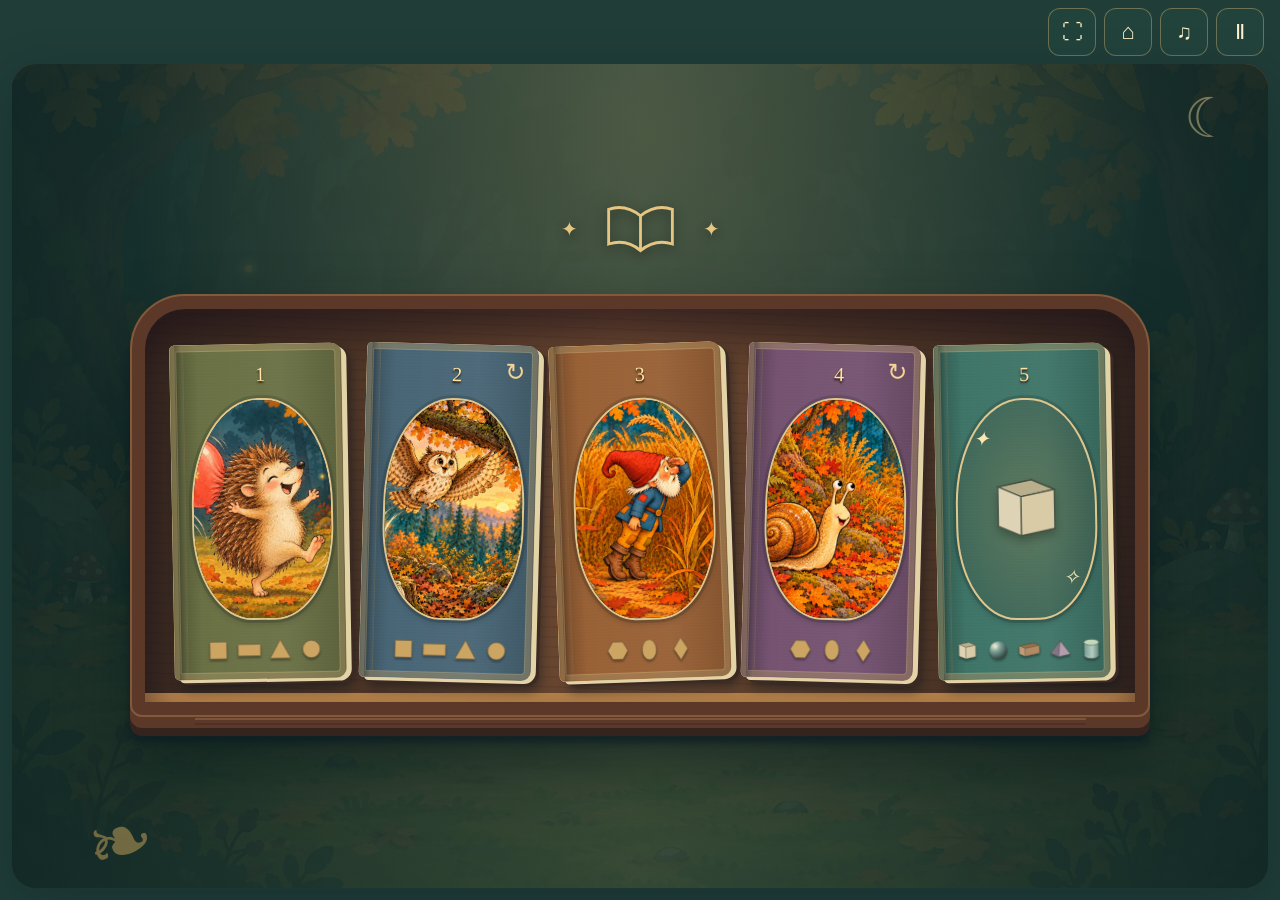
==== vangen.html @ 249543dc "Publish playable vormenspel with revised stories and adaptive shape practice" ====
<!doctype html><html lang="nl"><head><meta charset="utf-8"><meta name="viewport" content="width=device-width,initial-scale=1,viewport-fit=cover"><title>Vormenspel — Herfst in het heksenbos</title><link rel="stylesheet" href="vangen.css"><link rel="stylesheet" href="boekenplank.css"></head><body>
<header><span>Herfst in het heksenbos</span><div><button id="fullscreen" aria-label="Volledig scherm">⛶</button><button id="home" aria-label="Naar de boekenplank">⌂</button><button id="audio" aria-label="Geluid uitzetten">♫</button><button id="pause" aria-label="Pauze">Ⅱ</button></div></header>
<main class="story-ready" id="field" tabindex="0" aria-label="Beweeg de heks met je muis, vinger of pijltjestoetsen"><div class="shade"></div><div id="air" aria-hidden="true"><i class="speed-line" style="--row:12%;--delay:0s;--duration:1.3s"></i><i class="speed-line" style="--row:22%;--delay:-0.43s;--duration:1.7000000000000002s"></i><i class="speed-line" style="--row:32%;--delay:-0.86s;--duration:2.1s"></i><i class="speed-line" style="--row:42%;--delay:-1.29s;--duration:1.3s"></i><i class="speed-line" style="--row:52%;--delay:-1.72s;--duration:1.7000000000000002s"></i><i class="speed-line" style="--row:62%;--delay:-2.15s;--duration:2.1s"></i><i class="speed-line" style="--row:72%;--delay:-2.58s;--duration:1.3s"></i><i class="speed-line" style="--row:82%;--delay:-3.01s;--duration:1.7000000000000002s"></i><i class="speed-line" style="--row:92%;--delay:-3.44s;--duration:2.1s"></i><div class="cloud cloud-one"></div><div class="cloud cloud-two"></div></div>
<div class="hud"><h1 id="question">Herfst in het heksenbos</h1><button id="repeat" aria-label="Herhaal de vraag">♫</button></div><div id="drops"></div>
<p id="feedback" aria-live="polite"></p>
<div id="falling"></div><div id="caught"></div><canvas id="pot-front" aria-hidden="true"></canvas><div id="catcher"><div class="body"></div><div class="leg left"></div><div class="leg right"></div></div>
<img id="flyer" src="webp/hazel-op-bezem.webp" alt="Hazel op haar bezem" hidden><div id="gates"></div><div id="gate-fronts" aria-hidden="true"></div><div id="fx" aria-hidden="true"></div>
<section id="start"><button id="play" aria-label="Start Egels verhaal">▶</button></section>
<section id="paused" class="panel" hidden><button id="resume" class="primary" aria-label="Verder spelen">▶</button></section>
<section id="finished" class="panel mission-complete" hidden><div class="completed-stars" aria-label="Beide dieren geholpen">✦ ✦</div><button id="again" aria-label="Speel Egels missie opnieuw"><img src="storyboard-egel/platen/09-egel-speelt.webp" alt="">↻</button><button id="replay-owl" aria-label="Speel Uils missie opnieuw"><img src="storyboard-uil/platen/09-uil-vliegt.webp" alt="">↻</button></section>
</main><script src="heks-beweging.js"></script><script src="spelregels.js"></script><script src="vormbeschrijvingen.js"></script><script src="bladzijde.js"></script><script src="dienblad.js"></script><script src="inleiding.js"></script><script src="boekenplank.js"></script><script src="vangen.js"></script></body></html>
---- vangen.css ----
*{box-sizing:border-box}body{margin:0;background:#213d38;color:#fff1cb;font-family:'Trebuchet MS',sans-serif}button,a{touch-action:manipulation}button{font:inherit;cursor:pointer;color:inherit;border:1px solid #d9b87a66;border-radius:12px;background:#23453de8;padding:10px 16px}button:focus-visible,a:focus-visible{outline:3px solid #fff1b2;outline-offset:4px}button:hover{filter:brightness(1.15)}[hidden]{display:none!important}header{height:65px;max-width:1250px;margin:auto;padding:12px 20px;display:flex;align-items:center;justify-content:space-between}header>a{font:23px Georgia,serif;color:#fff0bf;text-decoration:none}header>div{display:flex;gap:8px}header button{width:44px;padding:8px;font-size:21px}#field{position:relative;overflow:hidden;width:min(1200px,100%);height:min(760px,calc(100svh - 100px));min-height:450px;margin:auto;background:url('webp/bos-achtergrond.webp') center/cover;border-radius:24px;box-shadow:0 16px 50px #051e2455;touch-action:none;isolation:isolate;outline:none}.shade{position:absolute;inset:0;background:linear-gradient(#102b3544,transparent 24%,transparent 70%,#14332135);pointer-events:none}.hud{position:absolute;left:22px;right:22px;top:16px;display:flex;align-items:center;justify-content:space-between;gap:15px;z-index:5}.hud h1{font:clamp(23px,3.3vw,40px) Georgia,serif;margin:0;text-align:center;text-shadow:0 2px 8px #143b40}.hud h1 strong{color:#ffd47e}.hud button{font-size:21px;min-width:44px;padding:8px}#drops{position:absolute;top:83px;left:50%;transform:translateX(-50%);display:flex;gap:12px;z-index:5}#drops i{width:13px;height:18px;border-radius:60% 60% 55% 55%;border:1px solid #e9d5a0;background:#23473c}#drops i.on{background:#f4d386;box-shadow:0 0 12px #ffc565}#feedback{position:absolute;top:112px;left:0;right:0;text-align:center;margin:0;z-index:5;color:#fff0c2;text-shadow:0 2px 6px #203e31;pointer-events:none}.witch{position:absolute;width:clamp(95px,15%,180px);height:36%;object-fit:contain;bottom:12%;left:1%;pointer-events:none;opacity:.95;z-index:0}#frog{position:absolute;width:clamp(70px,10%,125px);height:19%;object-fit:contain;bottom:11%;right:2%;pointer-events:none;z-index:3;transform-origin:50% 100%}#falling,#fx{position:absolute;inset:0;pointer-events:none}.ingredient{position:absolute;width:70px;height:70px;will-change:transform;filter:drop-shadow(0 4px 3px #172b3350)}.ingredient img{display:block;width:100%;height:100%}#catcher{position:absolute;width:160px;height:138px;left:0;top:0;will-change:transform;z-index:2;pointer-events:none}#catcher>img{width:100%;height:100%;object-fit:contain}.catch-glow{position:absolute;inset:2% 12% 55%;border-radius:50%;box-shadow:0 0 26px #e6e78388;pointer-events:none}#moveHint{position:absolute;bottom:12px;left:0;right:0;text-align:center;font-size:13px;color:#fff1c9;text-shadow:0 2px 5px #4d471b;pointer-events:none;z-index:4}.panel{position:absolute;inset:50% auto auto 50%;transform:translate(-50%,-50%);width:min(650px,90%);max-height:94%;overflow:auto;border:2px solid #ddc18a;box-shadow:0 10px 0 #705737,0 20px 60px #0c262999;background:linear-gradient(135deg,#fff1ce,#e1cca0);border-radius:24px;padding:32px;text-align:center;color:#304439;z-index:10}.panel h2{font:37px/1.13 Georgia,serif;margin:15px 0}.panel h2 em{font-weight:normal;color:#6e733e}.panel p{line-height:1.7;font-size:15px}.kicker{font-size:10px;letter-spacing:2px;color:#8b7148}.panel small{font-size:11px;color:#78765d}.levels{display:grid;grid-template-columns:repeat(3,1fr);gap:12px;margin:25px 0}.levels button{background:#fff2cf;color:#354d3b;border:1px solid #ad996d;box-shadow:0 4px 0 #b09864;font-size:13px;padding:17px 8px}.levels b{display:block;font-size:22px;margin-bottom:8px}.levels span{display:block;color:#9c7b46;margin-top:13px;font-size:25px}.panel>button{margin:8px;color:#334c38;background:#eee1bd}.panel>button.primary{background:#385b42;color:#fff1cc;padding:15px 23px}.finish-panel{top:37%;width:min(460px,90%)}.spark{position:absolute;width:22px;height:22px;animation:spark .9s forwards}.bottle{position:absolute;width:65px;height:85px;object-fit:contain;transition:transform .7s ease-in-out;z-index:6}.frog-jump{animation:frog-jump 1.5s ease-in-out}.frog-puff{animation:puff .6s ease-out}footer{max-width:1200px;margin:12px auto;font-size:11px;color:#c0c6a5;display:flex;justify-content:space-between;padding:0 15px}footer a{color:#e4cd94}@keyframes spark{to{transform:translate(var(--dx),var(--dy)) rotate(130deg);opacity:0}}@keyframes puff{50%{transform:scale(1.15,.96)}}@keyframes frog-jump{0%,100%{transform:translateY(0)}45%{transform:translate(-70px,-240px) rotate(-12deg)}70%{transform:translate(-35px,-130px) rotate(8deg)}}@media(max-width:600px){header{height:56px;padding:8px 14px}header>a{font-size:19px}#field{height:calc(100svh - 88px);border-radius:0;min-height:470px}.hud{left:12px;right:12px;top:14px;gap:8px}.hud h1{font-size:25px}.hud button{font-size:18px;min-width:36px;padding:7px}#drops{top:90px}#feedback{top:119px;font-size:13px}.panel{padding:23px}.panel h2{font-size:29px}.levels{gap:8px}.levels button{font-size:11px;padding:14px 4px}.levels span{font-size:20px;letter-spacing:0}.witch{width:82px;height:28%;left:-8px;bottom:10%}#frog{width:75px;right:0;bottom:10%}footer{font-size:9px;margin:8px auto}footer>a{display:none}.ingredient{width:62px;height:62px}#catcher{width:120px;height:104px}.kicker{font-size:8px;letter-spacing:1px}}@media(prefers-reduced-motion:reduce){.frog-jump,.frog-puff,.spark{animation:none}.bottle{transition:none}}
header>span{font:23px Georgia,serif}.hud{justify-content:center}.hud h1{font-size:clamp(24px,3vw,37px)}#catcher{width:200px;height:300px;filter:drop-shadow(0 5px 3px #26302a55)}#catcher .body,#catcher .leg{position:absolute;inset:0;background:url('webp/hazel-met-ketel.webp') center/100% 100% no-repeat}#catcher .body{clip-path:inset(0 0 23% 0)}#catcher .left{clip-path:polygon(0 77%,50% 77%,50% 100%,0 100%);transform-origin:40% 78%}#catcher .right{clip-path:polygon(50% 77%,100% 77%,100% 100%,50% 100%);transform-origin:62% 78%}.walking .left{animation:step .28s infinite alternate}.walking .right{animation:step .28s infinite alternate-reverse}.walking .body{animation:bob .28s infinite alternate}#frog{bottom:4%;width:110px}#flyer{position:absolute;left:4%;top:45%;width:clamp(150px,30%,320px);z-index:4;transition:top .45s,transform .7s;pointer-events:none}#flyer.through{transform:translateX(40vw) scale(.7)}#flyer.poof{transform:rotate(360deg)}#gates{position:absolute;inset:0;pointer-events:none}.gate{position:absolute;right:14%;width:110px;height:130px;border-radius:50%;border:8px solid #d9ad61;background:#345a4ebd;box-shadow:inset 0 0 20px #e9da7c,0 0 25px #ffe38666;pointer-events:auto;padding:15px;transition:filter .2s}.gate img{width:100%;height:100%}.flying{background-size:120% auto!important}.panel #play,.panel #again{border-radius:50%;width:85px;height:85px;font-size:35px;padding:8px;box-shadow:0 5px 0 #213e2a}.panel p{font-size:13px}#feedback:empty{display:none}@keyframes step{from{transform:rotate(-3deg) translateY(0)}to{transform:rotate(3deg) translateY(-4px)}}@keyframes bob{to{transform:translateY(-1px)}}@media(max-width:600px){header>span{font-size:18px}#catcher{width:150px;height:225px}.gate{right:15%;width:85px;height:100px;padding:9px;border-width:6px}#flyer{width:165px;left:0}#frog{width:72px}#field{min-height:440px}#drops{top:75px}}@media(prefers-reduced-motion:reduce){.walking .leg,.walking .body{animation:none}#flyer{transition:none}}
/* Layer order: witch, falling shapes, near rim, splashes, interface. */
#catcher{z-index:2;filter:none}#catcher canvas{position:absolute;max-width:none;pointer-events:none}#falling,#caught{position:absolute;inset:0;z-index:3;pointer-events:none}#pot-front{position:absolute;z-index:4;pointer-events:none}#fx{z-index:5}.hud,#drops,#feedback{z-index:7}.panel{z-index:10}#catcher .body,#catcher .leg{display:none}.ingredient{will-change:transform}#catcher.walking{animation:none}
/* Only accepted catches use the layer behind the near rim. Misses never do. */
#falling{z-index:5}#caught{z-index:3}#pot-front{z-index:4}#fx{z-index:6}
.flying .hud{align-items:flex-start}.flying .hud h1{font-size:clamp(19px,2.3vw,28px);line-height:1.25;max-width:850px}.flying #drops{top:auto;bottom:20px}
@media(max-width:600px){.flying .hud h1{font-size:18px}.flying .gate{margin-top:32px}}
/* Flight has its own moving sky and three vertical lanes. */
#air{display:none;position:absolute;inset:0;overflow:hidden;pointer-events:none}
#field.flying{background:radial-gradient(ellipse at 75% 20%,#536782 0,transparent 48%),linear-gradient(#182e50,#446278 64%,#94a7aa)!important;background-size:cover!important}
.flying #air{display:block}.flying .shade,.flying #frog{display:none}
.moon{position:absolute;right:12%;top:10%;width:75px;height:75px;background:#fff1ba;border-radius:50%;box-shadow:0 0 55px #fff5c522;opacity:.6}
.speed-line{position:absolute;left:100%;top:var(--row);width:90px;height:2px;border-radius:50%;background:linear-gradient(90deg,transparent,#e3e8dc80);animation:airflow var(--duration) linear var(--delay) infinite}
.cloud{position:absolute;width:260px;height:55px;border-radius:50%;background:#e5eee723;filter:blur(9px);left:100%;animation:airflow 15s linear infinite}
.cloud-one{top:36%;animation-delay:-8s}.cloud-two{top:81%;animation-duration:22s;animation-delay:-3s}
@keyframes airflow{to{left:-280px}}
.flying #flyer{width:clamp(145px,23vw,235px);height:auto;max-width:none;transform:translate(-50%,-50%) rotate(var(--bank,0deg));transition:none;z-index:4}
.flying #gates{z-index:3;will-change:transform}
.flying .gate{left:0;right:auto;transform:translate(-50%,-50%);margin:0;width:105px;height:135px;padding:18px;border-width:7px;pointer-events:none;box-shadow:inset 0 0 22px #ffd97866,0 0 26px #ffda7280}
.flying .gate img{object-fit:contain}
.broom-star{position:absolute;color:#ffe39a;font-style:normal;font-size:14px;animation:starwake 1s ease-out forwards}
@keyframes starwake{to{transform:translate(-130px,15px) scale(.2) rotate(-100deg);opacity:0}}
.flying #flyer.flight-poof{animation:flightbump .6s ease-out}
.flying #flyer.flight-success{filter:drop-shadow(0 0 10px #ffe595)}
@keyframes flightbump{25%{transform:translate(-50%,-50%) rotate(-22deg)}65%{transform:translate(-50%,-50%) rotate(12deg)}}
.is-paused #air *,.is-paused #flyer{animation-play-state:paused!important}
@media(max-width:600px){.flying .gate{width:85px;height:112px;padding:13px}.flying #flyer{width:150px}.flying .hud h1{font-size:20px}.moon{width:50px;height:50px}.speed-line{width:50px}}
@media(prefers-reduced-motion:reduce){.speed-line,.cloud,.broom-star{display:none}.flying #flyer.flight-poof{animation:none}}
header>span,footer{display:none}header{justify-content:flex-end}#field{height:calc(100svh - 75px);max-height:850px}
#intro{position:absolute;inset:0;z-index:8;pointer-events:none}#intro svg{width:100%;height:100%;display:block}
#skip-intro{position:absolute;right:18px;bottom:18px;font-size:25px;pointer-events:auto}
.story-ready .hud,.story-ready #drops,.story-ready #catcher,.story-ready #pot-front,.story-ready #frog,.story-ready #feedback{visibility:hidden}
#start{position:absolute;z-index:9;bottom:20px;left:50%;transform:translateX(-50%);background:none;border:0;padding:0}
#play{border-radius:50%;width:76px;height:76px;font-size:32px;background:#345443;border:3px solid #f3d795;box-shadow:0 5px 0 #233c30;color:#fff0bc}
.story-ready:not(.story-playing) #skip-intro{display:none}
#paused{z-index:12}
@media(max-width:600px){#field{height:calc(100svh - 60px)}#intro svg{width:160%;max-width:none;margin-left:-30%}#skip-intro{bottom:16px;right:12px}#play{width:68px;height:68px}}
#intro.storybook{pointer-events:auto;background:#1e3833;display:flex;align-items:center;justify-content:center;overflow:hidden}
.story-pages{position:relative;width:100%;aspect-ratio:3/2;max-height:calc(100% - 75px);overflow:hidden}
.story-page{position:absolute;inset:0;width:100%;height:100%;object-fit:contain;opacity:0;transition:opacity .4s;pointer-events:none;will-change:transform}
.story-page.visible{opacity:1}
.story-navigation{position:absolute;bottom:16px;left:50%;transform:translateX(-50%);display:flex;align-items:center;gap:18px}
.story-navigation button{font-size:27px;width:44px;height:44px;padding:0}.story-navigation button:disabled{opacity:.3}
.story-dots{display:flex;gap:8px}.story-dots i{display:block;width:8px;height:8px;border-radius:50%;background:#718876}.story-dots i.selected{background:#f9d886}
.story-ready:not(.story-playing) .story-navigation{display:none}.finish-panel h2{display:none}
@media(max-width:600px){.story-pages{width:100%;max-height:calc(100% - 90px)}.story-navigation{gap:8px;bottom:26px}.story-dots{gap:6px}#skip-intro{font-size:20px;padding:9px;right:10px}}
@media(prefers-reduced-motion:reduce){.story-page{transition:none}}
/* Still illustrations; only the outgoing page turns. */
.story-pages{perspective:1400px;background:#eddfbe}
.story-page{transition:none;will-change:auto}
.turning-sheet{position:absolute;inset:0;z-index:2;background:#ecdeba;backface-visibility:hidden;box-shadow:12px 0 28px #071d3655;will-change:transform}
.turning-sheet img{width:100%;height:100%;object-fit:contain;display:block}
.turning-sheet i{position:absolute;inset:0;pointer-events:none;background:linear-gradient(90deg,#473b1b26,transparent 12%,transparent 85%,#fff8df45);border-right:2px solid #eadbb7}
@media(prefers-reduced-motion:reduce){.turning-sheet{display:none}}
.story-pages{perspective:3000px}
.story-pages{perspective:none}
.paper-curl{position:absolute;inset:0;width:100%;height:100%;z-index:3;pointer-events:none}
.mission-complete{display:flex;flex-wrap:wrap;gap:16px;justify-content:center;background:#28453e!important;color:#f4d38a!important}
.completed-stars{width:100%;font-size:42px}.mission-complete>button{padding:0 0 8px!important;margin:0!important;width:44%;overflow:hidden;font-size:28px!important;background:#fff0c9!important}
.mission-complete button img{display:block;width:100%;aspect-ratio:3/2;object-fit:cover;margin-bottom:6px}
---- boekenplank.css ----
/* Five clothbound books in the witch's warm wooden bookcase. */
#bookshelf{position:absolute;inset:0;z-index:11;overflow:auto;background:radial-gradient(ellipse at 50% 8%,#bc995c3d,transparent 58%),linear-gradient(90deg,#102927eb,#294439d9 50%,#102927eb),url('webp/bos-achtergrond.webp') center/cover;display:flex;flex-direction:column;align-items:center;justify-content:center;padding:40px 5% 65px}
.on-shelf .hud,.on-shelf #drops,.on-shelf #frog,.on-shelf #intro,.on-shelf #catcher,.on-shelf #pot-front{visibility:hidden}
.shelf-crown{display:flex;align-items:center;gap:25px;color:#e5c581;margin-bottom:35px;filter:drop-shadow(0 3px 6px #0007)}
.shelf-crown svg{width:75px;height:60px}.shelf-crown span{font-size:20px}.shelf-moon{position:absolute;top:22px;right:35px;color:#d6c08b;font:55px Georgia;opacity:.5}
.bookcase{position:relative;display:grid;grid-template-columns:repeat(5,minmax(0,1fr));gap:19px;width:100%;max-width:1020px;padding:35px 27px 23px;border:15px solid #5b3828;border-bottom-width:26px;border-radius:55px 55px 12px 12px;background:repeating-linear-gradient(2deg,transparent 0 8px,#1a0e0a16 9px 10px),linear-gradient(90deg,#372820,#704b33 48%,#372820);box-shadow:inset 0 25px 40px #170e1599,inset 0 -9px 0 #b6824a,0 8px 0 #35241e,0 15px 5px #0d1c2499,0 35px 65px #04171999}
.bookcase:before{content:'';position:absolute;inset:-15px;border:2px solid #bb8a5566;border-radius:55px 55px 12px 12px;pointer-events:none}
.bookcase:after{content:'';position:absolute;bottom:-18px;left:5%;right:5%;height:2px;background:#d3a56844;box-shadow:0 5px #2d1b1b44}
.shelf-book{position:relative;display:block;padding:0;border:0;border-radius:5px 12px 12px 5px;height:clamp(205px,28vw,335px);background:#eee1b7;box-shadow:5px 3px 0 #e3d4a7,8px 5px 0 #3c2922,9px 10px 12px #0a131b88;transform:rotate(-1deg);transition:transform .25s,filter .25s;isolation:isolate}
.shelf-book:nth-child(even){transform:rotate(1.5deg)}.shelf-book:nth-child(3){transform:rotate(-2deg)}
.shelf-book:hover,.shelf-book:focus-visible{transform:translateY(-13px) rotate(0);filter:brightness(1.08)}
.book-cover,.closing-cover{position:absolute;inset:0;display:flex;flex-direction:column;align-items:center;border-radius:5px 10px 10px 5px;padding:19px 10px 14px 19px;background:repeating-linear-gradient(0deg,#ffffff04 0 1px,transparent 1px 3px),linear-gradient(90deg,#0004,transparent 16%,#ffffff08 65%,#0002),var(--cloth);border:1px solid #c49c6866;box-shadow:inset 0 0 0 5px #0002,inset 0 0 0 6px #e4c58a66}
.book-spine{position:absolute;z-index:2;left:5px;top:0;bottom:0;width:9px;border-right:1px solid #e0bf783b;background:linear-gradient(90deg,#0003,#ffffff0a);pointer-events:none}
.book-number{color:#ffe3a2;font:20px Georgia;text-shadow:0 2px 2px #27190e;line-height:1;margin-bottom:14px}
.cover-picture{display:flex;position:relative;align-items:center;justify-content:center;width:100%;flex:1;min-height:0;overflow:hidden;border:2px solid #dfc68d;border-radius:48% 48% 42% 42%;box-shadow:0 0 0 3px #191e202b,0 3px 6px #0003;background:#162f2d}
.cover-picture>img{width:100%;height:100%;object-fit:cover;object-position:70% 50%}
.shelf-book[data-book="1"] .cover-picture>img{object-position:60% 45%}
.book-shapes{display:flex;justify-content:center;align-items:center;gap:3px;width:100%;margin-top:16px;min-height:25px}.book-shapes img{width:20%;max-height:28px;filter:drop-shadow(0 2px 1px #0005)}
.shape-emblem{background:radial-gradient(#edc56833,transparent),#1f343344}.shape-emblem>img{width:70%;height:70%;object-fit:contain;filter:drop-shadow(0 5px 5px #0004)}.shape-emblem i{position:absolute;color:#fbe7b1;top:12%;left:12%;font-size:20px}.shape-emblem i:last-child{top:auto;left:auto;bottom:13%;right:12%}
.turn-symbol{position:absolute;right:12px;top:12px;font-size:24px;color:#f4d493}
.book-seal{display:none;position:absolute;right:-9px;bottom:32px;background:#dbad50;color:#fff1b7;border:3px double #fff0b0;border-radius:50%;width:36px;height:36px;align-items:center;justify-content:center;font-size:23px;box-shadow:0 3px 5px #23191077}.completed .book-seal{display:flex}
.shelf-leaves{font:80px Georgia;color:#ae9253;position:absolute;bottom:0;left:6%;opacity:.6;transform:rotate(-15deg)}
.closing-book{position:absolute;z-index:15;left:38%;top:18%;width:36%;height:65%;max-height:510px;perspective:1400px;transform-origin:0 0;filter:drop-shadow(0 18px 28px #07191b88)}
.closing-pages{position:absolute;inset:0;background:#ecddb4;padding:8px;border-radius:4px 12px 12px 4px;box-shadow:5px 3px #d1c198,8px 6px #47352d;overflow:hidden}.closing-pages>img{width:100%;height:100%;object-fit:cover}.closing-cover{transform-origin:left center;backface-visibility:hidden;padding:25px}.closing-cover .cover-picture{width:100%;height:65%}.closing-star{font-size:42px;color:#f8d27a;margin-top:20px}
#home{font-size:22px}.on-shelf~footer{display:none}
#gate-fronts{position:absolute;inset:0;z-index:5;pointer-events:none;will-change:transform}
.flying .gate-front{background:transparent;box-shadow:inset -3px 0 3px #fff6bc,3px 0 10px #f7d77477;border-color:#f1ca78;clip-path:inset(-10px -16px -10px 50%);padding:0}
.flying .gate{background:radial-gradient(ellipse,#f9dd8a0a,#d4c67a14);pointer-events:none}
.flying .gate-front{background:none;box-shadow:none;filter:drop-shadow(2px 0 2px #ffeab577)}
@media(max-width:700px){
 #bookshelf{padding:20px 6% 35px;justify-content:center}.shelf-crown{margin-bottom:15px;gap:16px}.shelf-crown svg{width:48px;height:38px}.shelf-moon{font-size:36px;right:20px;top:12px}
 .bookcase{grid-template-columns:repeat(3,minmax(0,1fr));gap:30px 15px;padding:22px 16px 18px;border-width:10px;border-bottom-width:18px;border-radius:30px 30px 8px 8px;background:linear-gradient(transparent 48%,#af7c44 48%,#5b3828 51%,#2c201c 52%,transparent 55%),repeating-linear-gradient(2deg,transparent 0 8px,#1a0e0a16 9px 10px),#64452f}
 .bookcase:before{inset:-10px;border-radius:30px 30px 8px 8px}.shelf-book{height:clamp(145px,27svh,225px)}.book-cover{padding:12px 7px 10px 12px}.book-number{font-size:16px;margin-bottom:9px}.book-shapes{margin-top:10px;gap:1px;min-height:17px}.book-shapes img{max-height:20px}.turn-symbol{font-size:19px;right:8px;top:9px}.book-seal{width:28px;height:28px;font-size:18px;bottom:25px}.closing-book{left:25%;top:24%;width:54%;height:48%}.shelf-leaves{display:none}
}
@media(max-height:580px) and (min-width:701px){#bookshelf{padding-top:12px;padding-bottom:30px}.shelf-crown{margin-bottom:8px}.shelf-crown svg{height:35px}.shelf-book{height:220px}.bookcase{padding-top:20px}}
@media(prefers-reduced-motion:reduce){.shelf-book{transition:none}}

/* Touch layouts: tablet in either orientation and classroom displays. */
body{overscroll-behavior:none;padding-top:env(safe-area-inset-top);padding-left:env(safe-area-inset-left);padding-right:env(safe-area-inset-right)}
header{max-width:none;height:64px;padding:8px 16px}header button{min-width:48px;min-height:48px;padding:8px}
#field{width:calc(100% - 24px);height:calc(100svh - 76px - env(safe-area-inset-top) - env(safe-area-inset-bottom));max-height:none;--ingredient-size:70px}
#catcher{width:clamp(150px,24svh,300px);height:clamp(225px,36svh,450px)}
.ingredient{width:var(--ingredient-size);height:var(--ingredient-size)}
.story-navigation button,#skip-intro,.hud button{min-width:48px;min-height:48px}
.story-navigation{bottom:18px}.hud{top:18px}
.screen-fit #field{width:100%;border-radius:0}
:fullscreen #field{width:100%;border-radius:0}
@media(min-width:701px) and (min-height:950px){.bookcase{max-width:1380px;gap:25px;padding-top:45px}.shelf-book{height:clamp(320px,36svh,460px)}.shelf-crown{margin-bottom:45px}.book-number{font-size:26px}.book-shapes img{max-height:36px}.book-cover{padding:25px 15px 20px 23px}}
@media(min-width:701px) and (max-width:950px) and (orientation:portrait){.bookcase{grid-template-columns:repeat(3,minmax(0,1fr));gap:40px 25px;background:linear-gradient(transparent 48%,#af7c44 48%,#5b3828 51%,#2c201c 52%,transparent 55%),#64452f}.shelf-book{height:clamp(225px,28svh,320px)}.shelf-crown{margin-bottom:28px}}
@media(min-width:1600px){
 #field{--ingredient-size:clamp(86px,6.5svh,140px)}
 .hud h1{font-size:clamp(37px,3svh,64px)}.flying .hud h1{font-size:clamp(30px,2.8svh,58px)}
 .flying #flyer{width:clamp(235px,25svh,440px)}
 .flying .gate{width:clamp(115px,13svh,220px);height:clamp(150px,17svh,285px);border-width:10px;padding:22px}.flying .gate-front{padding:0}
 .bookcase{max-width:75vw}.shelf-book{height:clamp(360px,40svh,700px)}.book-shapes img{max-height:55px}
 #drops{top:105px}#drops i{width:20px;height:27px}.story-navigation button,#skip-intro{min-width:64px;min-height:64px;font-size:36px}.story-navigation{gap:28px}.story-pages{max-height:calc(100% - 100px)}
}
@media(max-width:600px){#field{width:100%;height:calc(100svh - 64px - env(safe-area-inset-top) - env(safe-area-inset-bottom));--ingredient-size:62px;border-radius:0}.story-navigation{gap:5px;left:43%}.story-dots{gap:4px}.story-dots i{width:6px;height:6px}.hud h1{font-size:24px}#catcher{width:150px;height:225px}}
@media(hover:none){.shelf-book:hover{transform:rotate(-1deg);filter:none}.shelf-book:nth-child(even):hover{transform:rotate(1.5deg)}button:hover{filter:none}}
/* Both halves belong to the same golden hoop, with room around the witch. */
.flying .gate{width:138px;height:180px;border-color:#e8bd6c;box-shadow:none;filter:none;padding:28px}
.flying .gate-front{padding:0;border-color:#e8bd6c;box-shadow:none;filter:none;background:none}
@media(max-width:600px){.flying .gate{width:110px;height:145px;padding:22px}.flying .gate-front{padding:0}}
@media(min-width:1600px){.flying .gate{width:clamp(150px,17svh,285px);height:clamp(195px,22svh,370px);padding:32px}.flying .gate-front{padding:0}}
#intro.storybook{will-change:opacity}



[data-book="2"] .cover-picture img{object-position:28% 50%}
[data-book="3"] .cover-picture img{object-position:25% 65%}
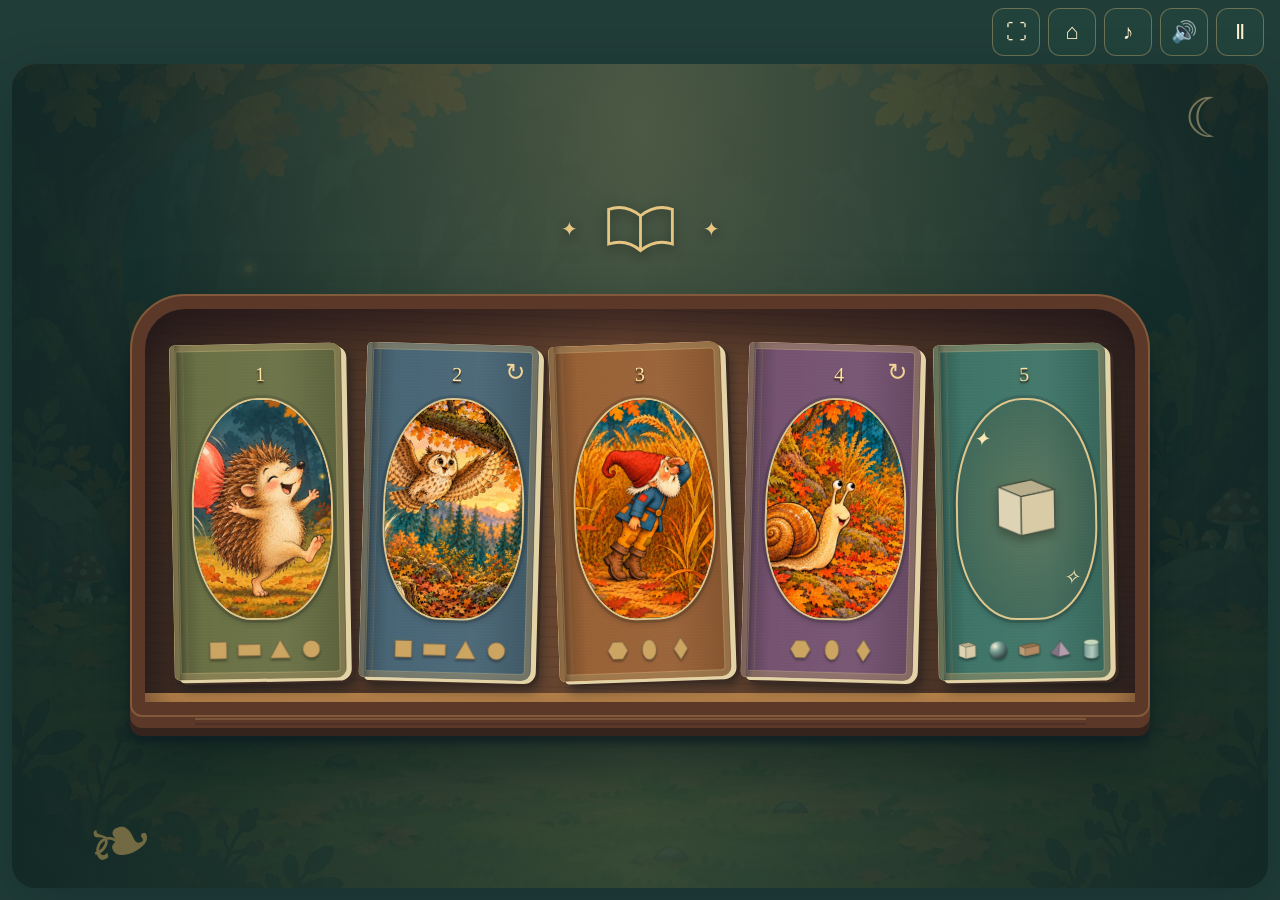
==== commit 125d7db9: "Use 149 recorded voice clips with timed stories and soft adjustable background music" ====
--- a/vangen.html
+++ b/vangen.html
@@ -1,5 +1,5 @@
 <!doctype html><html lang="nl"><head><meta charset="utf-8"><meta name="viewport" content="width=device-width,initial-scale=1,viewport-fit=cover"><title>Vormenspel — Herfst in het heksenbos</title><link rel="stylesheet" href="vangen.css"><link rel="stylesheet" href="boekenplank.css"></head><body>
-<header><span>Herfst in het heksenbos</span><div><button id="fullscreen" aria-label="Volledig scherm">⛶</button><button id="home" aria-label="Naar de boekenplank">⌂</button><button id="audio" aria-label="Geluid uitzetten">♫</button><button id="pause" aria-label="Pauze">Ⅱ</button></div></header>
+<header><span>Herfst in het heksenbos</span><div><button id="fullscreen" aria-label="Volledig scherm">⛶</button><button id="home" aria-label="Naar de boekenplank">⌂</button><button id="music" aria-label="Muziek uitzetten" aria-pressed="true">♪</button><button id="audio" aria-label="Geluid uitzetten">🔊</button><button id="pause" aria-label="Pauze">Ⅱ</button></div></header>
 <main class="story-ready" id="field" tabindex="0" aria-label="Beweeg de heks met je muis, vinger of pijltjestoetsen"><div class="shade"></div><div id="air" aria-hidden="true"><i class="speed-line" style="--row:12%;--delay:0s;--duration:1.3s"></i><i class="speed-line" style="--row:22%;--delay:-0.43s;--duration:1.7000000000000002s"></i><i class="speed-line" style="--row:32%;--delay:-0.86s;--duration:2.1s"></i><i class="speed-line" style="--row:42%;--delay:-1.29s;--duration:1.3s"></i><i class="speed-line" style="--row:52%;--delay:-1.72s;--duration:1.7000000000000002s"></i><i class="speed-line" style="--row:62%;--delay:-2.15s;--duration:2.1s"></i><i class="speed-line" style="--row:72%;--delay:-2.58s;--duration:1.3s"></i><i class="speed-line" style="--row:82%;--delay:-3.01s;--duration:1.7000000000000002s"></i><i class="speed-line" style="--row:92%;--delay:-3.44s;--duration:2.1s"></i><div class="cloud cloud-one"></div><div class="cloud cloud-two"></div></div>
 <div class="hud"><h1 id="question">Herfst in het heksenbos</h1><button id="repeat" aria-label="Herhaal de vraag">♫</button></div><div id="drops"></div>
 <p id="feedback" aria-live="polite"></p>
@@ -8,4 +8,4 @@
 <section id="start"><button id="play" aria-label="Start Egels verhaal">▶</button></section>
 <section id="paused" class="panel" hidden><button id="resume" class="primary" aria-label="Verder spelen">▶</button></section>
 <section id="finished" class="panel mission-complete" hidden><div class="completed-stars" aria-label="Beide dieren geholpen">✦ ✦</div><button id="again" aria-label="Speel Egels missie opnieuw"><img src="storyboard-egel/platen/09-egel-speelt.webp" alt="">↻</button><button id="replay-owl" aria-label="Speel Uils missie opnieuw"><img src="storyboard-uil/platen/09-uil-vliegt.webp" alt="">↻</button></section>
-</main><script src="heks-beweging.js"></script><script src="spelregels.js"></script><script src="vormbeschrijvingen.js"></script><script src="bladzijde.js"></script><script src="dienblad.js"></script><script src="inleiding.js"></script><script src="boekenplank.js"></script><script src="vangen.js"></script></body></html>
+</main><script src="heks-beweging.js"></script><script src="spelregels.js"></script><script src="vormbeschrijvingen.js"></script><script src="bladzijde.js"></script><script src="dienblad.js"></script><script src="muziek.js"></script><script src="stem.js"></script><script src="inleiding.js"></script><script src="boekenplank.js"></script><script src="vangen.js"></script></body></html>
--- a/boekenplank.css
+++ b/boekenplank.css
@@ -68,3 +68,14 @@
 
 [data-book="2"] .cover-picture img{object-position:28% 50%}
 [data-book="3"] .cover-picture img{object-position:25% 65%}
+
+.story-pour{position:absolute;inset:0;width:100%;height:100%;object-fit:contain;pointer-events:none;z-index:1}
+.paper-curl{z-index:2}
+.story-navigation,#skip-intro{z-index:4}
+
+/* Brief, wordless reinforcement of the spoken answer. */
+.answer-pop{position:absolute;z-index:7;left:50%;top:48%;width:clamp(170px,26vmin,310px);aspect-ratio:1;pointer-events:none;display:grid;place-items:center;isolation:isolate;animation:answer-pop 1.45s both;filter:drop-shadow(0 8px 15px #16332c77)}
+.answer-pop img{width:100%;height:100%;object-fit:contain}
+.is-paused .answer-pop{animation-play-state:paused!important}
+@keyframes answer-pop{0%{opacity:0;transform:translate(-50%,-40%) scale(.15) rotate(-12deg)}22%{opacity:1;transform:translate(-50%,-50%) scale(1.12) rotate(4deg)}36%{transform:translate(-50%,-50%) scale(1) rotate(0)}75%{opacity:1;transform:translate(-50%,-50%) scale(1)}100%{opacity:0;transform:translate(-50%,-67%) scale(.35) rotate(8deg)}}
+@media(prefers-reduced-motion:reduce){.answer-pop{animation:answer-fade 1.45s both;transform:translate(-50%,-50%)}@keyframes answer-fade{0%,100%{opacity:0}15%,80%{opacity:1}}}
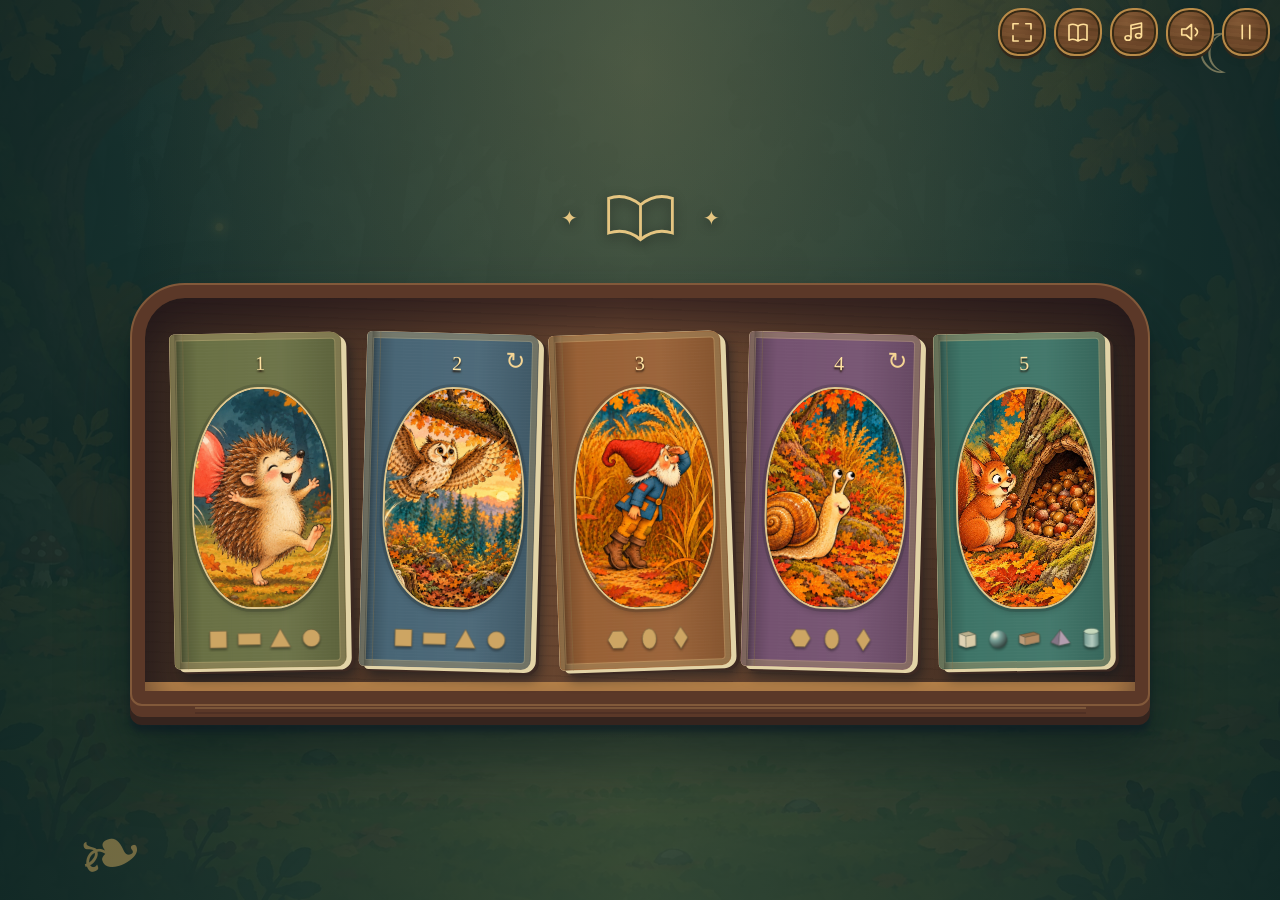
==== commit 1b64e27d: "Add squirrel winter story, full viewport layout and adaptive flight rings" ====
--- a/vangen.html
+++ b/vangen.html
@@ -1,4 +1,4 @@
-<!doctype html><html lang="nl"><head><meta charset="utf-8"><meta name="viewport" content="width=device-width,initial-scale=1,viewport-fit=cover"><title>Vormenspel — Herfst in het heksenbos</title><link rel="stylesheet" href="vangen.css"><link rel="stylesheet" href="boekenplank.css"></head><body>
+<!doctype html><html lang="nl"><head><meta charset="utf-8"><meta name="viewport" content="width=device-width,initial-scale=1,viewport-fit=cover"><meta name="apple-mobile-web-app-capable" content="yes"><meta name="apple-mobile-web-app-status-bar-style" content="black-translucent"><title>Vormenspel — Herfst in het heksenbos</title><link rel="stylesheet" href="vangen.css"><link rel="stylesheet" href="boekenplank.css?v=eekhoorn1"></head><body>
 <header><span>Herfst in het heksenbos</span><div><button id="fullscreen" aria-label="Volledig scherm">⛶</button><button id="home" aria-label="Naar de boekenplank">⌂</button><button id="music" aria-label="Muziek uitzetten" aria-pressed="true">♪</button><button id="audio" aria-label="Geluid uitzetten">🔊</button><button id="pause" aria-label="Pauze">Ⅱ</button></div></header>
 <main class="story-ready" id="field" tabindex="0" aria-label="Beweeg de heks met je muis, vinger of pijltjestoetsen"><div class="shade"></div><div id="air" aria-hidden="true"><i class="speed-line" style="--row:12%;--delay:0s;--duration:1.3s"></i><i class="speed-line" style="--row:22%;--delay:-0.43s;--duration:1.7000000000000002s"></i><i class="speed-line" style="--row:32%;--delay:-0.86s;--duration:2.1s"></i><i class="speed-line" style="--row:42%;--delay:-1.29s;--duration:1.3s"></i><i class="speed-line" style="--row:52%;--delay:-1.72s;--duration:1.7000000000000002s"></i><i class="speed-line" style="--row:62%;--delay:-2.15s;--duration:2.1s"></i><i class="speed-line" style="--row:72%;--delay:-2.58s;--duration:1.3s"></i><i class="speed-line" style="--row:82%;--delay:-3.01s;--duration:1.7000000000000002s"></i><i class="speed-line" style="--row:92%;--delay:-3.44s;--duration:2.1s"></i><div class="cloud cloud-one"></div><div class="cloud cloud-two"></div></div>
 <div class="hud"><h1 id="question">Herfst in het heksenbos</h1><button id="repeat" aria-label="Herhaal de vraag">♫</button></div><div id="drops"></div>
@@ -8,4 +8,4 @@
 <section id="start"><button id="play" aria-label="Start Egels verhaal">▶</button></section>
 <section id="paused" class="panel" hidden><button id="resume" class="primary" aria-label="Verder spelen">▶</button></section>
 <section id="finished" class="panel mission-complete" hidden><div class="completed-stars" aria-label="Beide dieren geholpen">✦ ✦</div><button id="again" aria-label="Speel Egels missie opnieuw"><img src="storyboard-egel/platen/09-egel-speelt.webp" alt="">↻</button><button id="replay-owl" aria-label="Speel Uils missie opnieuw"><img src="storyboard-uil/platen/09-uil-vliegt.webp" alt="">↻</button></section>
-</main><script src="heks-beweging.js"></script><script src="spelregels.js"></script><script src="vormbeschrijvingen.js"></script><script src="bladzijde.js"></script><script src="dienblad.js"></script><script src="muziek.js"></script><script src="stem.js"></script><script src="inleiding.js"></script><script src="boekenplank.js"></script><script src="vangen.js"></script></body></html>
+</main><script src="heks-beweging.js?v=eekhoorn1"></script><script src="spelregels.js"></script><script src="vormbeschrijvingen.js"></script><script src="bladzijde.js"></script><script src="dienblad.js"></script><script src="muziek.js"></script><script src="stem.js"></script><script src="inleiding.js?v=eekhoorn1"></script><script src="boekenplank.js?v=eekhoorn1"></script><script src="vangen.js?v=eekhoorn1"></script><script src="bediening.js?v=eekhoorn1"></script></body></html>
--- a/boekenplank.css
+++ b/boekenplank.css
@@ -79,3 +79,21 @@
 .is-paused .answer-pop{animation-play-state:paused!important}
 @keyframes answer-pop{0%{opacity:0;transform:translate(-50%,-40%) scale(.15) rotate(-12deg)}22%{opacity:1;transform:translate(-50%,-50%) scale(1.12) rotate(4deg)}36%{transform:translate(-50%,-50%) scale(1) rotate(0)}75%{opacity:1;transform:translate(-50%,-50%) scale(1)}100%{opacity:0;transform:translate(-50%,-67%) scale(.35) rotate(8deg)}}
 @media(prefers-reduced-motion:reduce){.answer-pop{animation:answer-fade 1.45s both;transform:translate(-50%,-50%)}@keyframes answer-fade{0%,100%{opacity:0}15%,80%{opacity:1}}}
+
+/* Keep flight movement on composited transforms, without animated layout. */
+.flying #flyer{left:0;top:0;will-change:transform;transform:translate3d(var(--fly-x,0px),var(--fly-y,0px),0) translate(-50%,-50%) rotate(var(--bank,0deg))}
+@keyframes flightbump{0%,100%{transform:translate3d(var(--fly-x),var(--fly-y),0) translate(-50%,-50%) rotate(var(--bank,0deg))}40%{transform:translate3d(var(--fly-x),var(--fly-y),0) translate(-50%,-50%) rotate(-18deg)}}
+@keyframes airflow{to{transform:translate3d(calc(-1 * var(--air-travel,1500px)),0,0)}}
+.speed-line,.cloud{will-change:transform}
+@media(pointer:coarse){.cloud{filter:none;background:radial-gradient(ellipse,#e5eee720,transparent 70%)}.ingredient{filter:none}}
+
+/* Fill the available viewport, including compact landscape iPad windows. */
+html,body{width:100%;height:100%;margin:0;overflow:hidden}body{padding:0}
+#field,.screen-fit #field,:fullscreen #field{position:fixed;inset:0;width:100%;height:100svh;height:100dvh;min-height:0;max-height:none;margin:0;border-radius:0;box-shadow:none}
+header{position:fixed;z-index:30;inset:max(8px,env(safe-area-inset-top)) max(10px,env(safe-area-inset-right)) auto auto;width:auto;height:auto;padding:0;pointer-events:none}header>span{display:none}header>div{gap:8px;pointer-events:auto}
+header button,.hud #repeat{display:grid;place-items:center;width:48px;height:48px;min-width:48px;min-height:48px;padding:10px;color:#ffdf99;border:2px solid #b98b48;border-radius:48% 44% 47% 43%;background:radial-gradient(ellipse at 33% 22%,#aa794a55,transparent 55%),repeating-linear-gradient(6deg,#6b4528 0 4px,#624023 5px 7px,#704a2b 8px 11px);box-shadow:inset 0 0 0 2px #362914,0 3px 0 #30271a,0 4px 6px #152b2644}
+header button svg,.hud #repeat svg{width:100%;height:100%;filter:none}header button.control-off{color:#c1ac86;background:#4c3d2a}
+.hud{top:72px;left:20px;right:20px}.hud h1{font-size:clamp(22px,3vw,36px)}.flying .hud h1{font-size:clamp(18px,2.3vw,28px)}#drops{top:128px}.flying #drops{top:auto;bottom:9px}
+.flying .gate{width:var(--ring-w);height:var(--ring-h);padding:var(--ring-pad);border-width:clamp(4px,1vh,7px)}.flying .gate-front{padding:0}.flying #flyer{width:var(--flight-size)}
+#bookshelf{padding-top:70px}.story-navigation{bottom:14px}
+@media(max-height:520px){header button{width:44px;height:44px;min-width:44px;min-height:44px;padding:9px}.hud{top:61px}.flying .hud h1{font-size:18px;line-height:1.18}.hud #repeat{width:42px;height:42px;min-width:42px;min-height:42px}.story-pages{max-height:calc(100% - 56px)}.story-navigation button,#skip-intro{min-height:44px;height:44px;padding:4px 12px}.shelf-crown{display:none}#bookshelf{padding-top:65px;padding-bottom:28px}.shelf-book{height:clamp(160px,62svh,270px)}.bookcase{padding-top:12px}}
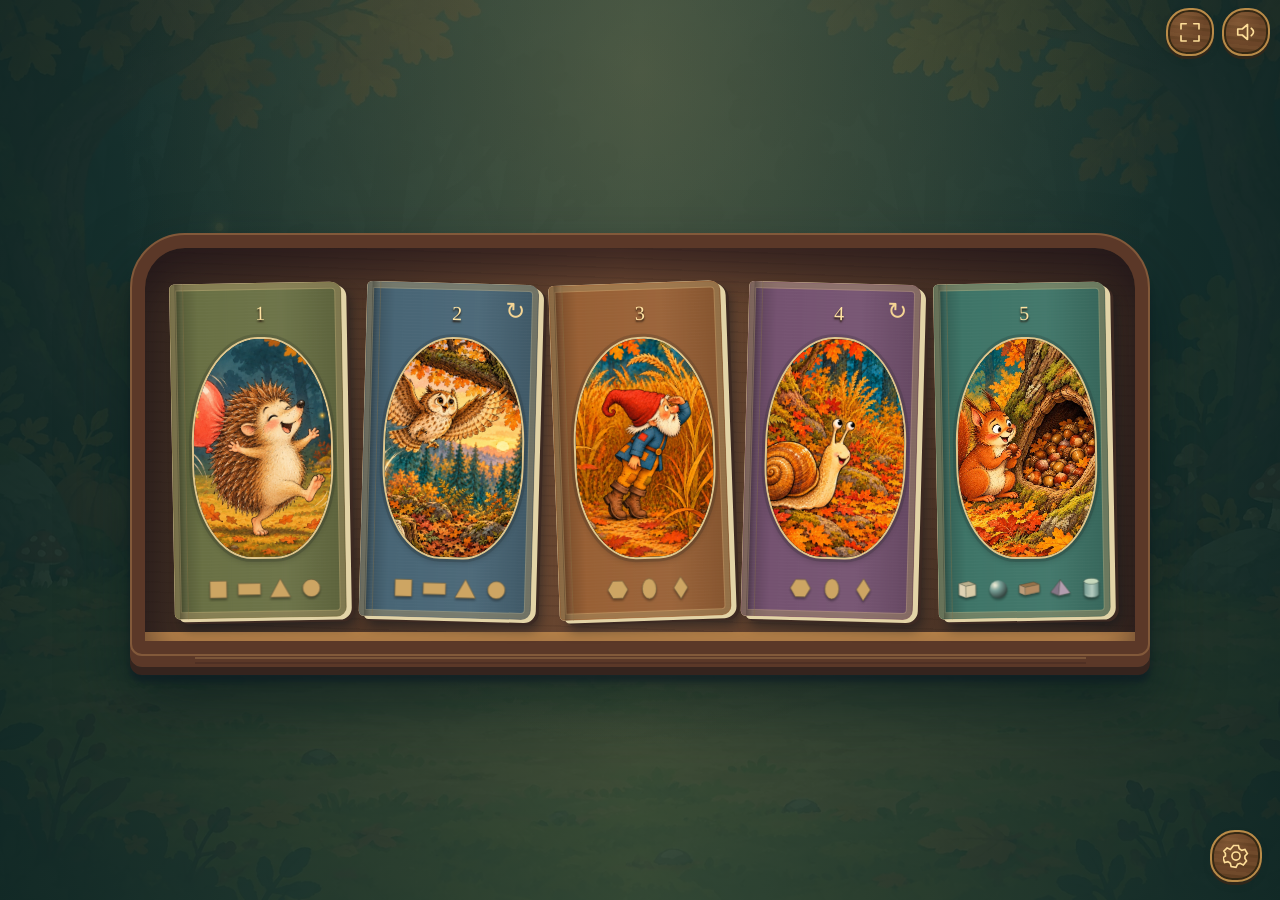
==== commit 0b5666c6: "Simplify centered bookshelf, add teacher progress settings and wooden pause control" ====
--- a/vangen.html
+++ b/vangen.html
@@ -1,5 +1,5 @@
-<!doctype html><html lang="nl"><head><meta charset="utf-8"><meta name="viewport" content="width=device-width,initial-scale=1,viewport-fit=cover"><meta name="apple-mobile-web-app-capable" content="yes"><meta name="apple-mobile-web-app-status-bar-style" content="black-translucent"><title>Vormenspel — Herfst in het heksenbos</title><link rel="stylesheet" href="vangen.css"><link rel="stylesheet" href="boekenplank.css?v=eekhoorn1"></head><body>
-<header><span>Herfst in het heksenbos</span><div><button id="fullscreen" aria-label="Volledig scherm">⛶</button><button id="home" aria-label="Naar de boekenplank">⌂</button><button id="music" aria-label="Muziek uitzetten" aria-pressed="true">♪</button><button id="audio" aria-label="Geluid uitzetten">🔊</button><button id="pause" aria-label="Pauze">Ⅱ</button></div></header>
+<!doctype html><html lang="nl"><head><meta charset="utf-8"><meta name="viewport" content="width=device-width,initial-scale=1,viewport-fit=cover"><meta name="apple-mobile-web-app-capable" content="yes"><meta name="apple-mobile-web-app-status-bar-style" content="black-translucent"><title>Vormenspel — Herfst in het heksenbos</title><link rel="stylesheet" href="vangen.css"><link rel="stylesheet" href="boekenplank.css?v=rustige-plank1"></head><body>
+<header><span>Herfst in het heksenbos</span><div><button id="fullscreen" aria-label="Volledig scherm">⛶</button><button id="home" aria-label="Naar de boekenplank">⌂</button><button id="audio" aria-label="Geluid uitzetten">🔊</button><button id="pause" aria-label="Pauze">Ⅱ</button></div></header>
 <main class="story-ready" id="field" tabindex="0" aria-label="Beweeg de heks met je muis, vinger of pijltjestoetsen"><div class="shade"></div><div id="air" aria-hidden="true"><i class="speed-line" style="--row:12%;--delay:0s;--duration:1.3s"></i><i class="speed-line" style="--row:22%;--delay:-0.43s;--duration:1.7000000000000002s"></i><i class="speed-line" style="--row:32%;--delay:-0.86s;--duration:2.1s"></i><i class="speed-line" style="--row:42%;--delay:-1.29s;--duration:1.3s"></i><i class="speed-line" style="--row:52%;--delay:-1.72s;--duration:1.7000000000000002s"></i><i class="speed-line" style="--row:62%;--delay:-2.15s;--duration:2.1s"></i><i class="speed-line" style="--row:72%;--delay:-2.58s;--duration:1.3s"></i><i class="speed-line" style="--row:82%;--delay:-3.01s;--duration:1.7000000000000002s"></i><i class="speed-line" style="--row:92%;--delay:-3.44s;--duration:2.1s"></i><div class="cloud cloud-one"></div><div class="cloud cloud-two"></div></div>
 <div class="hud"><h1 id="question">Herfst in het heksenbos</h1><button id="repeat" aria-label="Herhaal de vraag">♫</button></div><div id="drops"></div>
 <p id="feedback" aria-live="polite"></p>
@@ -8,4 +8,4 @@
 <section id="start"><button id="play" aria-label="Start Egels verhaal">▶</button></section>
 <section id="paused" class="panel" hidden><button id="resume" class="primary" aria-label="Verder spelen">▶</button></section>
 <section id="finished" class="panel mission-complete" hidden><div class="completed-stars" aria-label="Beide dieren geholpen">✦ ✦</div><button id="again" aria-label="Speel Egels missie opnieuw"><img src="storyboard-egel/platen/09-egel-speelt.webp" alt="">↻</button><button id="replay-owl" aria-label="Speel Uils missie opnieuw"><img src="storyboard-uil/platen/09-uil-vliegt.webp" alt="">↻</button></section>
-</main><script src="heks-beweging.js?v=eekhoorn1"></script><script src="spelregels.js"></script><script src="vormbeschrijvingen.js"></script><script src="bladzijde.js"></script><script src="dienblad.js"></script><script src="muziek.js"></script><script src="stem.js"></script><script src="inleiding.js?v=eekhoorn1"></script><script src="boekenplank.js?v=eekhoorn1"></script><script src="vangen.js?v=eekhoorn1"></script><script src="bediening.js?v=eekhoorn1"></script></body></html>
+</main><script src="heks-beweging.js?v=rustige-plank1"></script><script src="spelregels.js"></script><script src="vormbeschrijvingen.js"></script><script src="bladzijde.js"></script><script src="dienblad.js"></script><script src="muziek.js"></script><script src="stem.js"></script><script src="inleiding.js?v=rustige-plank1"></script><script src="boekenplank.js?v=rustige-plank1"></script><script src="vangen.js?v=rustige-plank1"></script><script src="bediening.js?v=rustige-plank1"></script></body></html>
--- a/boekenplank.css
+++ b/boekenplank.css
@@ -97,3 +97,15 @@
 .flying .gate{width:var(--ring-w);height:var(--ring-h);padding:var(--ring-pad);border-width:clamp(4px,1vh,7px)}.flying .gate-front{padding:0}.flying #flyer{width:var(--flight-size)}
 #bookshelf{padding-top:70px}.story-navigation{bottom:14px}
 @media(max-height:520px){header button{width:44px;height:44px;min-width:44px;min-height:44px;padding:9px}.hud{top:61px}.flying .hud h1{font-size:18px;line-height:1.18}.hud #repeat{width:42px;height:42px;min-width:42px;min-height:42px}.story-pages{max-height:calc(100% - 56px)}.story-navigation button,#skip-intro{min-height:44px;height:44px;padding:4px 12px}.shelf-crown{display:none}#bookshelf{padding-top:65px;padding-bottom:28px}.shelf-book{height:clamp(160px,62svh,270px)}.bookcase{padding-top:12px}}
+
+/* Quiet shelf and shared wooden controls. */
+#bookshelf{padding:70px 5% 70px;justify-content:center}
+.wood-control,#paused #resume{display:grid;place-items:center;color:#ffdf99;border:2px solid #b98b48;border-radius:48% 44% 47% 43%;background:radial-gradient(ellipse at 33% 22%,#aa794a55,transparent 55%),repeating-linear-gradient(6deg,#6b4528 0 4px,#624023 5px 7px,#704a2b 8px 11px);box-shadow:inset 0 0 0 2px #362914,0 3px 0 #30271a,0 4px 6px #152b2644}
+.wood-control{width:52px;height:52px;padding:11px}.wood-control svg,#resume svg{width:100%;height:100%}
+#teacher-settings{position:absolute;right:max(18px,env(safe-area-inset-right));bottom:max(18px,env(safe-area-inset-bottom))}
+#paused{position:absolute;inset:0;transform:none;width:100%;height:100%;max-height:none;padding:0;margin:0;border:0;border-radius:0;box-shadow:none;background:#0c242d66;display:grid;place-items:center;overflow:hidden;z-index:25}
+#paused #resume{width:112px;height:112px;padding:30px;margin:0;border-width:3px;box-shadow:inset 0 0 0 3px #362914,0 6px 0 #30271a,0 12px 28px #071f2988}
+#teacher-dialog{width:min(470px,calc(100% - 32px));max-height:calc(100dvh - 36px);padding:24px;color:#ffedc4;background:linear-gradient(135deg,#65472e,#372c24);border:3px solid #b98b48;border-radius:22px;box-shadow:0 12px 40px #0008}
+#teacher-dialog::backdrop{background:#0c242dab}#teacher-dialog h2{font:26px Georgia;margin:0 0 12px}#teacher-dialog p{line-height:1.5;font-size:15px}.teacher-books{display:grid;gap:8px}.teacher-books label{display:flex;align-items:center;gap:12px;min-height:48px;padding:8px 10px;border-radius:10px;background:#fff1bf0c;cursor:pointer}.teacher-books input{width:24px;height:24px;accent-color:#d6b265;flex-shrink:0}.device-note{opacity:.7}.teacher-close{color:#ffedc4;background:#655031;border:2px solid #b98b48;min-height:48px;padding:10px 28px}
+[hidden]{display:none!important}
+@media(max-height:520px){#bookshelf{padding:58px 5%}.shelf-book{height:clamp(145px,52svh,230px)}.bookcase{padding-top:12px;padding-bottom:12px}}
